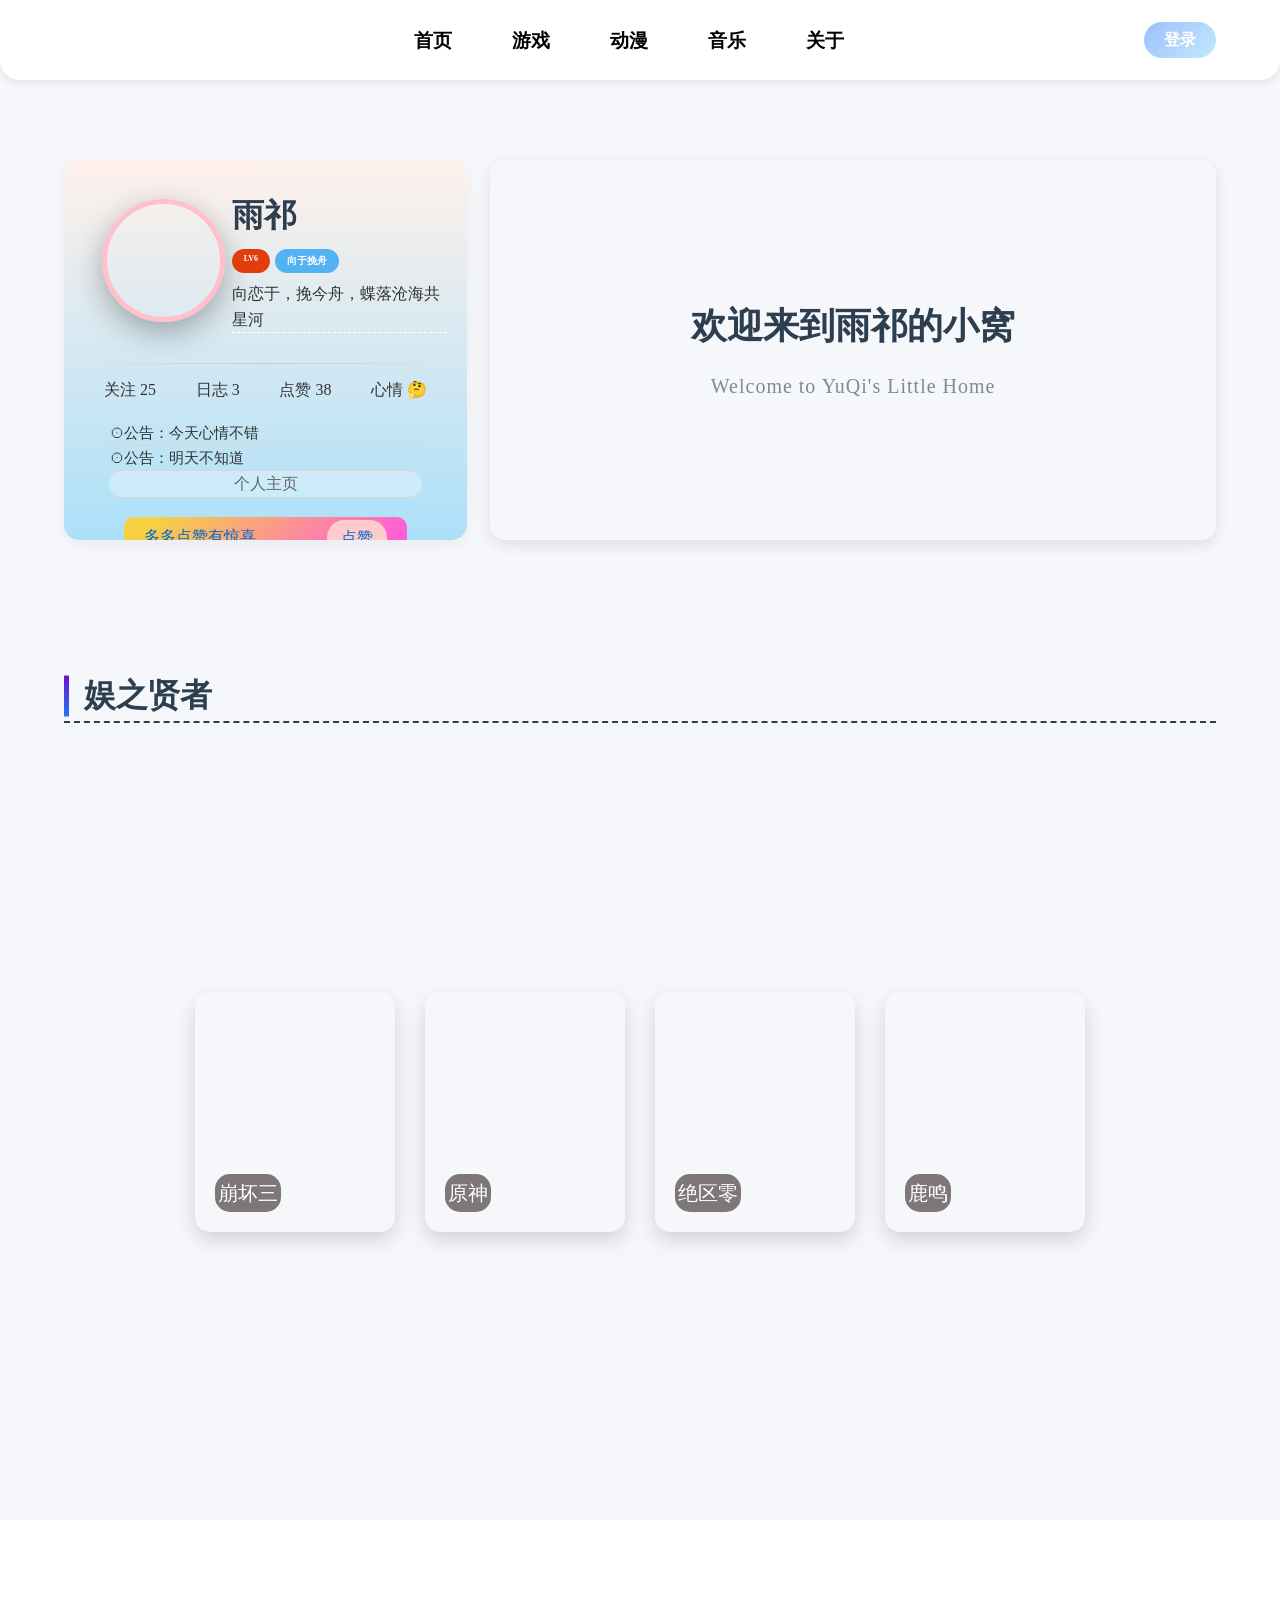
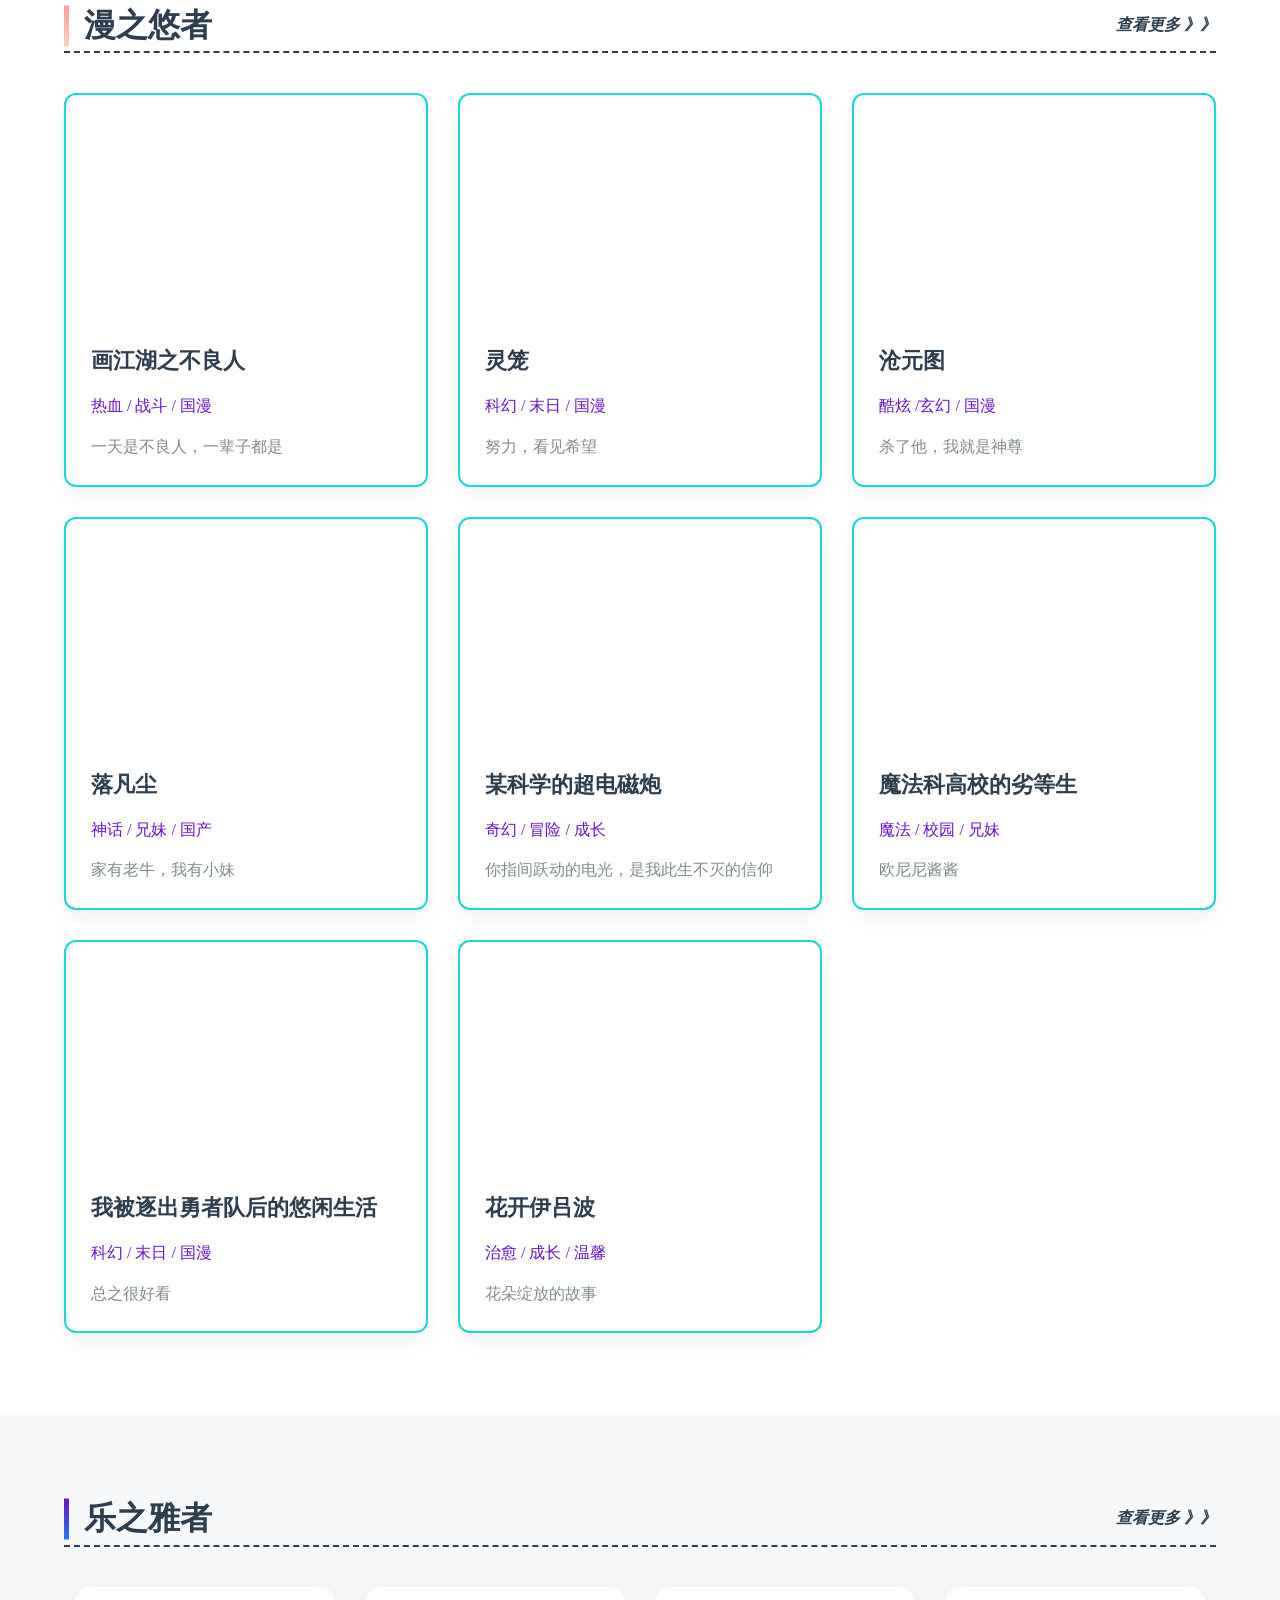
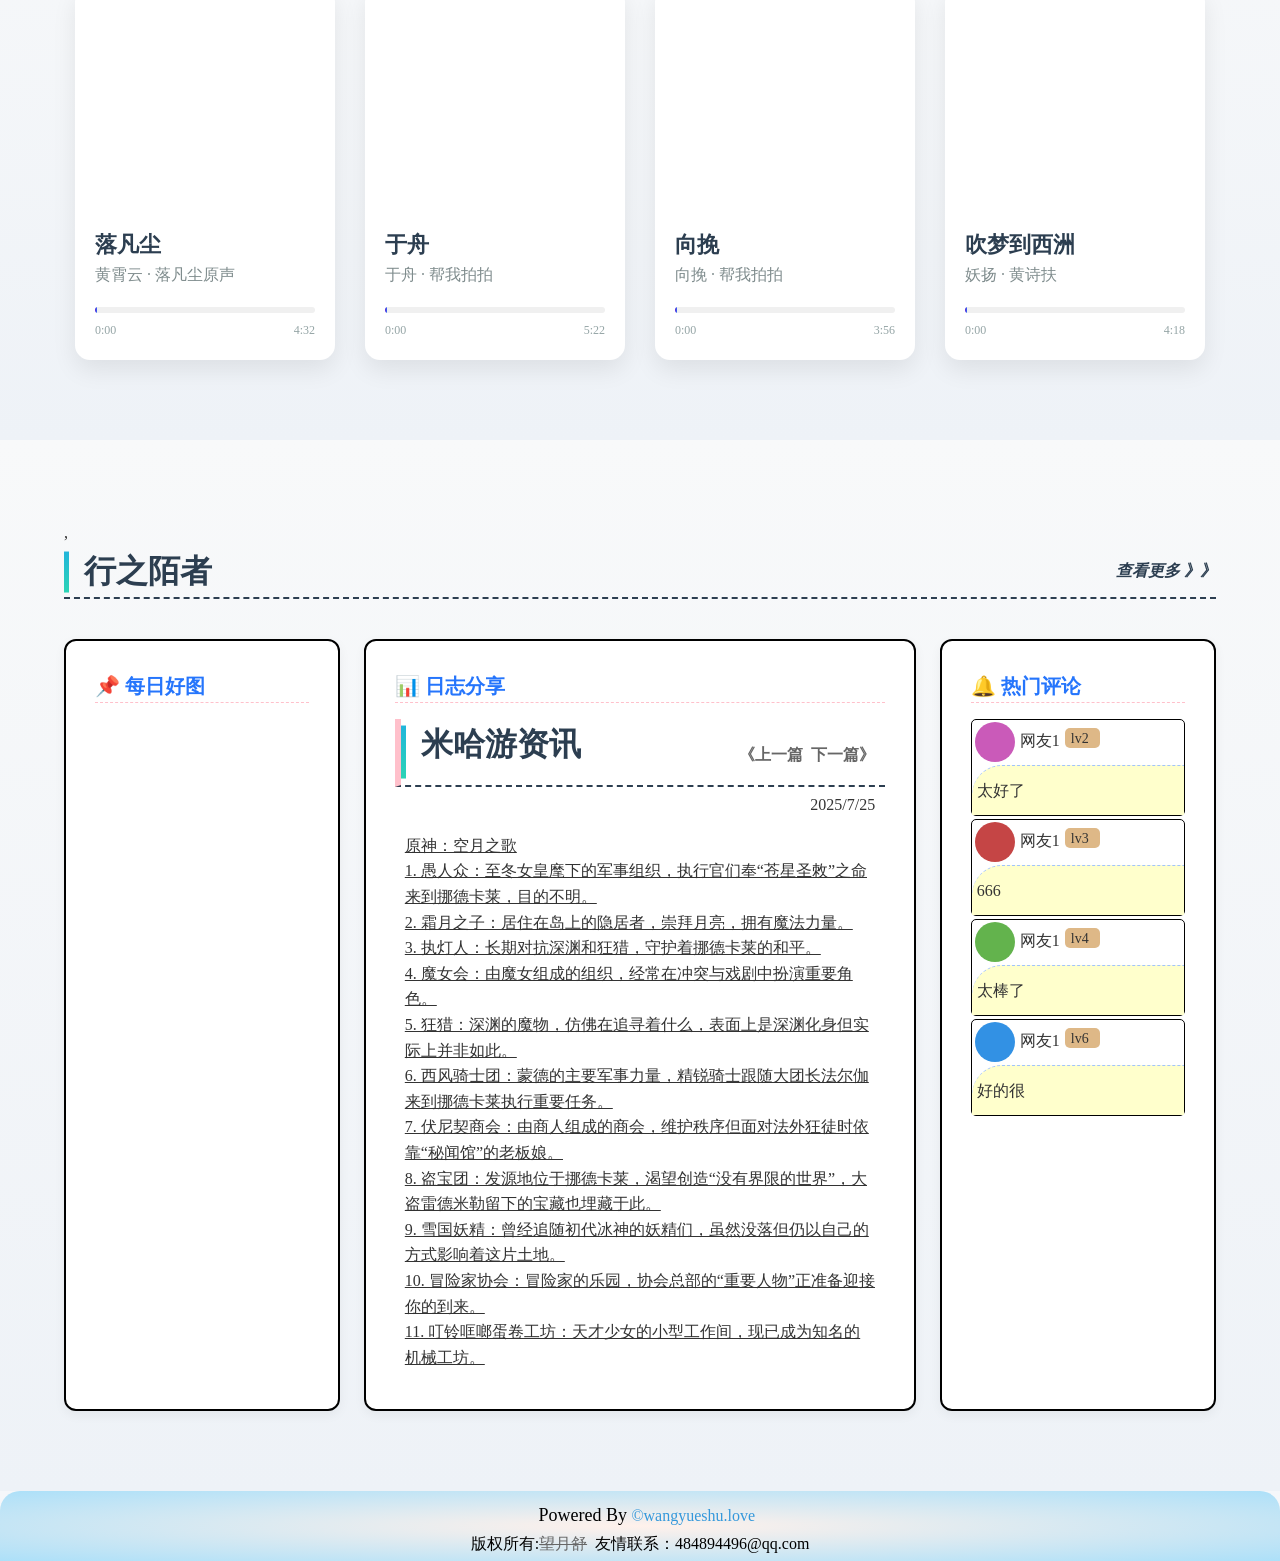
==== index.html @ 51eacebc "260308" ====
<!DOCTYPE html>
<html lang="zh-CN">

<head>
    <meta charset="UTF-8">
    <meta name="viewport" content="width=device-width, initial-scale=1.0">
    <title>雨祁的小窝</title>
    <link rel="stylesheet" href="./html/hao.css">
    <link rel="icon" type="image/x-icon" href="https://i.postimg.cc/RFZZ6Wpz/h-3.png">
</head>

<body>
    <!-- 导航栏 -->
    <nav class="nav">
        <div class="logo"></div>
        <div class="daohang">
            <a href="#shouye">
                <div class="box">首页</div>
            </a>
            <a href="#youxi">
                <div class="box">游戏</div>
            </a>
            <a href="#donman">
                <div class="box">动漫</div>
            </a>
            <a href="#yinyue">
                <div class="box">音乐</div>
            </a>
            <a href="#foot">
                <div class="box">关于</div>
            </a>
        </div>
        <div class="denlu"><a href="./html/login.html" style="color: white;">登录</a></div> <!-- 修复登录链接颜色 -->
    </nav>

    <!-- 主页内容 -->
    <section class="zhuye" id="shouye">
        <div class="geren">
            <div class="gtop">
                <div class="tx">
                    <div class="tx-1"></div>
                </div>
                <div class="user-info">
                    <h2>雨祁</h2>
                    <div class="level-info">
                        <span id="one">LV6</span>
                        <span id="two">向于挽舟</span>
                    </div>
                    <span id="san">向恋于，挽今舟，蝶落沧海共星河</span>
                </div>
            </div>
            <hr>
            <div class="gbot">
                <div class="xinxi">
                    <p id="p1">关注&nbsp;25</p>
                    <p id="p2">日志&nbsp;3</p>
                    <p id="p3">点赞&nbsp;38</p>
                    <p id="p4">心情&nbsp;🤔</p>
                </div>
                <hr>
                <div class="gongao">
                    <ul>
                        <li>⨀公告：今天心情不错</li>
                        <li>⨀公告：明天不知道</li>
                        <li id="li"><a href="https://yqamm.eu.cc">个人主页</a></li>
                    </ul>
                </div>
                <hr>
            </div>
            <div class="dianzan">
                <p>多多点赞有惊喜</p>
                <p id="p5">点赞</p>
            </div>
        </div>
        <div class="tp">
            <div class="tp-content">
                <h1>欢迎来到雨祁的小窝</h1>
                <p>Welcome to YuQi's Little Home</p>
            </div>
        </div>
    </section>

    <!-- 游戏板块 -->
    <section class="youxi" id="youxi">
        <div class="youxi-bg"></div>
        <h2>娱之贤者</h2>
        <div class="games-container">
            <!-- 崩坏三卡片（恢复类名） -->
            <div class="game-card bhs">
                <div class="game-inner">
                    <div class="game-front">
                        <span>崩坏三</span>
                    </div>
                    <div class="game-back">
                        <img src="https://i.postimg.cc/tg8TTK1g/1.jpg" alt="崩坏三"
                            style="width: 100%; border-radius: 10px;">
                        <h3>为世界上<br>所有美好而战</h3>
                        <p>琪亚娜是笨蛋</p>
                        <a href="./html/xx.html" target="_blank" style="color: #2575fc; margin-top: 10px;font-size: 0.5em; ">点击查看详情</a>
                        <!-- 修复链接样式 -->
                    </div>
                </div>
            </div>
            <!-- 原神卡片 -->
            <div class="game-card ys">
                <div class="game-inner">
                    <div class="game-front">
                        <span>原神</span>
                    </div>
                    <div class="game-back">
                        <img src="https://i.postimg.cc/xjRzs7rk/1.jpg" alt="原神"
                            style="width: 100%; border-radius: 10px;">
                        <h3>我们终将重逢</h3>
                        <p>欧尼酱什么的都是笨蛋</p>
                        <a href="./html/ysq.html" style="color: #2575fc; margin-top: 10px;font-size: 0.5em;">点击查看详情</a>
                    </div>
                </div>
            </div>
            <!-- 绝区零卡片 -->
            <div class="game-card jql">
                <div class="game-inner">
                    <div class="game-front">
                        <span>绝区零</span>
                    </div>
                    <div class="game-back">
                        <img src="https://i.postimg.cc/YSHDH9R2/1.jpg" alt=绝区零"
                            style="width: 100%; border-radius: 10px;">
                        <h3>世界全剧终<br>欢迎来到新艾利都</h3>
                        <p>哲是人机也是笨蛋</p>
                        <a href="./html/xx.html" target="_blank" style="color: #2575fc; margin-top: 10px;font-size: 0.5em; ">点击查看详情</a>
                    </div>
                </div>
            </div>
            <!-- 鹿鸣卡片 -->
            <div class="game-card lm">
                <div class="game-inner">
                    <div class="game-front">
                        <span>鹿鸣</span>
                    </div>
                    <div class="game-back">
                        <img src="https://i.postimg.cc/kgN5G2S7/1.png" alt="鹿鸣"
                            style="width: 100%; border-radius: 10px;">
                        <h3>遇见桌面遇见你</h3>
                        <p>鹿鸣最可爱了</p>
                       <a href="./html/xx.html" target="_blank" style="color: #2575fc; margin-top: 10px;font-size: 0.5em; ">点击查看详情</a>
                </div>
            </div>
            <!-- Minecraft卡片 -->
            <!-- <div class="game-card mc">
                <div class="game-inner">
                    <div class="game-front">
                        <span>Minecraft</span>
                    </div>
                    <div class="game-back">
                        <img src="https://i.postimg.cc/wTgQM3hT/Minecraft2.jpg" alt="崩坏三"
                            style="width: 100%; border-radius: 10px;">
                        <h3>MC不悔</h3>
                        <p>都是方块人</p>
                       <a href="./xx.html" target="_blank" style="color: #2575fc; margin-top: 10px;font-size: 0.5em; ">点击查看详情</a>
                    </div>
                </div>
            </div> -->
        </div>
    </section>

    <!-- 动漫板块 -->
    <section class="donman" id="donman">
        <h2>漫之悠者 <p id="gd"><I>查看更多 》》</I></p>
        </h2>
        <div class="dm-grid">
            <!-- 1 -->
            <div class="dm">
                <div class="d-left" style="background-image:url('https://i.postimg.cc/43p6Vzyb/dm.jpg')"></div>
                <div class="d-right">
                    <span>
                        <a href="http://baike.baidu.com/l/NwMvjNF6?bk_share=copy&fr=copy#" target="_blank">
                            画江湖之不良人
                        </a>
                    </span>
                    <p>热血 / 战斗 / 国漫</p>
                    <p>一天是不良人，一辈子都是</p>
                </div>
            </div>
            <!-- 2 -->
            <div class="dm">
                <div class="d-left" style="background-image: url('https://i.postimg.cc/7hkBXpLh/image.jpg');"></div>
                <div class="d-right">
                    <span><a href="http://baike.baidu.com/l/IUdptuf8?bk_share=copy&fr=copy#" target="_blank">
                            灵笼</a></span>
                    <p>科幻 / 末日 / 国漫</p>
                    <p>努力，看见希望</p>
                </div>
            </div>
            <!-- 3 -->
            <div class="dm">
                <div class="d-left" style="background-image:url('https://i.postimg.cc/ZnzK3d93/image.jpg')"></div>
                <div class="d-right">
                    <span>
                        <a href="http://baike.baidu.com/l/H8j0i51G?bk_share=copy&fr=copy#" target="_blank">
                            沧元图</a></span>
                    <p>酷炫 /玄幻 / 国漫</p>
                    <p>杀了他，我就是神尊</p>
                </div>
            </div>
            <!-- 4 -->
            <div class="dm">
                <div class="d-left" style="background-image: url('https://i.postimg.cc/rFcGmwLb/image.jpg')"></div>
                <div class="d-right">
                    <span>
                        <a href="http://baike.baidu.com/l/BnPM8vRi?bk_share=copy&fr=copy#" target="_blank">
                            落凡尘
                        </a>
                    </span>
                    <p>神话 / 兄妹 / 国产</p>
                    <p>家有老牛，我有小妹</p>
                </div>
            </div>
            <!-- 5 -->
            <div class="dm">
                <div class="d-left" style="background-image: url('https://i.postimg.cc/J4snK7pd/image.jpg');"></div>
                <div class="d-right">
                    <span>
                        <a href="http://baike.baidu.com/l/g8sbwlbK?bk_share=copy&fr=copy#" target="_blank">
                            某科学的超电磁炮 </a>
                    </span>
                    <p>奇幻 / 冒险 / 成长</p>
                    <p>你指间跃动的电光，是我此生不灭的信仰</p>
                </div>
            </div>
            <!-- 6 -->
            <div class="dm">
                <div class="d-left" style="background-image: url('https://i.postimg.cc/KYGhqJZv/image.jpg');"></div>
                <div class="d-right">
                    <span>
                        <a href="http://baike.baidu.
                        com/l/dRvJ5IYW?bk_share=copy&fr=copy#" target="_blank">
                            魔法科高校的劣等生
                        </a>
                    </span>
                    <p>魔法 / 校园 / 兄妹</p>
                    <p>欧尼尼酱酱</p>
                </div>
            </div>
            <!-- 7 -->
            <div class="dm">
                <div class="d-left" style="background-image: url('https://i.postimg.cc/hPvrrxWW/image.jpg');"></div>
                <div class="d-right">
                    <span>
                        <a href="http://baike.baidu.com/l/K0KQPCvV?bk_share=copy&fr=copy#" target="_blank">
                            我被逐出勇者队后的悠闲生活</a>
                    </span>
                    <p>科幻 / 末日 / 国漫</p>
                    <p>总之很好看</p>
                </div>
            </div>
            <!-- 8 -->
            <div class="dm">
                <div class="d-left" style="background-image:url(https://i.postimg.cc/yY3RxTCd/image.jpg)"></div>
                <div class="d-right">
                    <span>
                        <a href="https://baike.baidu.com/item/%E8%8A%
                        B1%E5%BC%80%E4%BC%8A%E5%90%95%E6%B3%A2/49174" target="_blank">花开伊吕波</a>
                    </span>
                    <p>治愈 / 成长 / 温馨</p>
                    <p>花朵绽放的故事</p>
                </div>
            </div>
        </div>
    </section>

    <!-- 音乐板块 -->
    <section class="yinyue" id="yinyue">
        <h2>乐之雅者 <p id="gd"><I>查看更多 》》</I></p>
        </h2>
        <div class="music-container">
            <!-- 1 -->
            <div class="music-card">
                <div class="music-img" style="background-image: url('https://i.postimg.cc/TPTK6KM2/image.jpg')">
                    <!-- <div class="play-icon">
                        <i class="fas fa-play"></i>
                    </div> -->
                </div>
                <div class="music-info">
                    <h3>
                        <a href="https://www.fangpi.net/music/11731684" target="_blank">落凡尘
                        </a>
                    </h3>
                    <p>黄霄云 · 落凡尘原声</p>
                    <div class="music-player">
                        <div class="music-progress">
                            <audio src="落凡尘-黄霄雲.mp3"></audio>
                        </div>
                    </div>
                    <div class="music-time">
                        <span>0:00</span>
                        <span>4:32</span>
                    </div>
                </div>
            </div>
            <!-- 2 -->
            <div class="music-card">
                <div class="music-img" style="background-image: url('https://i.postimg.cc/CRwwDrpB/2.jpg')">

                </div>
                <div class="music-info">
                    <h3>
                        <a href="https://www.fangpi.net/music/16540388" target="_blank">于舟
                        </a>
                    </h3>
                    <p>于舟 · 帮我拍拍</p>
                    <div class="music-player">
                        <div class="music-progress"></div>
                    </div>
                    <div class="music-time">
                        <span>0:00</span>
                        <span>5:22</span>
                    </div>
                </div>
            </div>
            <!-- 3 -->
            <div class="music-card">
                <div class="music-img" style="background-image: url('https://i.postimg.cc/ZWj4LPJf/4.jpg')">

                </div>
                <div class="music-info">
                    <h3>
                        <a href="https://www.fangpi.net/music/14131644" target="_blank">向挽
                        </a>
                    </h3>
                    <p>向挽 · 帮我拍拍</p>
                    <div class="music-player">
                        <div class="music-progress"></div>
                    </div>
                    <div class="music-time">
                        <span>0:00</span>
                        <span>3:56</span>
                    </div>
                </div>
            </div>
            <!-- 4 -->
            <div class="music-card">
                <div class="music-img" style="background-image: url('https://i.postimg.cc/6pDbM4S3/1.jpg')">

                </div>
                <div class="music-info">
                    <h3>
                        <a href="https://www.fangpi.net/music/11590907" target="_blank">吹梦到西洲
                        </a>
                    </h3>
                    <p>妖扬 · 黄诗扶</p>
                    <div class="music-player">
                        <div class="music-progress"></div>
                    </div>
                    <div class="music-time">
                        <span>0:00</span>
                        <span>4:18</span>
                    </div>
                </div>
            </div>
        </div>
    </section>
    <!-- 日志记录 -->
    <section class="rizhi" id="rizhi">,
        <h2>行之陌者 <p id="gd"><I>查看更多 》》</I></p>
        </h2>
        <div class="rizhi-cont">
            <!-- 左侧列 -->
            <div class="rz" id="rz-1">
                <h3>📌 每日好图</h3>
                <div class="rz-left-tu">
                    <img src="https://i.postimg.cc/k41G0ZzM/xh.png" alt="">
                </div>
            </div>

            <!-- 中间列（主内容） -->
            <div class="rz" id="rz-2">
                <h3>📊 日志分享</h3>
                <div class="content">
                    <h2>米哈游资讯 &nbsp;&nbsp;
                        <p id="p6">
                            <a href="#">《上一篇</a>
                            <a href="#">下一篇》</a>
                        </p>
                    </h2>
                    <p>2025/7/25</p>
                    <!-- <div class="wen">
                        <p id="rzp"> <ins>米哈游成立于2011年，致力于为用户提供美好的、超出预期的产品与内容。米哈游陆续推出了多款高品质人气产品，包括《崩坏学园2》、
                                《崩坏3》、《未定事件簿》、《原神》、《崩坏：星穹铁道》、《绝区零》，并围绕原创P打造了动画、音乐及周边等多元产品。
                                秉承着“技术宅拯救世界”的使命，米哈游始终致力于技术研发、深索前沿科技，在卡通渲染、人工智能、云游戏技术等领域积累了先进的
                                技术能力。
                                米哈游总部位于中国上海，并在新加坡、美国、加拿大、日本、韩国等国家和地区进行全球化布局。目前，公司员工5,000人，来自世界知
                                名游戏/互联网/科技公司。</p></ins>
                    </div> -->
                    <div class="wen">
                        <p id="rzp">
                            <ins>原神：空月之歌<br>
                                1.
                                ‌愚人众‌：至冬女皇麾下的军事组织，执行官们奉“苍星圣敇”之命来到挪德卡莱，目的不明‌。<br>
                                2.
                                ‌霜月之子‌：居住在岛上的隐居者，崇拜月亮，拥有魔法力量‌。<br>
                                3.
                                ‌执灯人‌：长期对抗深渊和狂猎，守护着挪德卡莱的和平‌。<br>
                                4.
                                ‌魔女会‌：由魔女组成的组织，经常在冲突与戏剧中扮演重要角色‌。<br>
                                5.
                                ‌狂猎‌：深渊的魔物，仿佛在追寻着什么，表面上是深渊化身但实际上并非如此‌。<br>
                                6.
                                ‌西风骑士团‌：蒙德的主要军事力量，精锐骑士跟随大团长法尔伽来到挪德卡莱执行重要任务‌。<br>
                                7.
                                ‌伏尼契商会‌：由商人组成的商会，维护秩序但面对法外狂徒时依靠“秘闻馆”的老板娘‌。<br>
                                8.
                                ‌盗宝团‌：发源地位于挪德卡莱，渴望创造“没有界限的世界”，大盗雷德米勒留下的宝藏也埋藏于此‌。<br>
                                9.
                                ‌雪国妖精‌：曾经追随初代冰神的妖精们，虽然没落但仍以自己的方式影响着这片土地‌。<br>
                                10.
                                ‌冒险家协会‌：冒险家的乐园，协会总部的“重要人物”正准备迎接你的到来‌。<br>
                                11.
                                ‌叮铃哐啷蛋卷工坊‌：天才少女的小型工作间，现已成为知名的机械工坊‌。<br>
                            </ins>
                        </p>
                    </div>
                </div>
            </div>

            <!-- 右侧列 -->
            <div class="rz" id="rz-3">
                <h3>🔔 热门评论</h3>
                <div class="rzcontent">
                    <!-- 评论1 -->
                    <div class="yonhu1" id="rz-4">
                        <div class="biank">
                            <div class="touxiang1">
                                <div class="yhtx1" id="yhtx1-1"></div>
                                <span>网友1</span>
                                <span id="yhtx">lv2</span>
                            </div>
                            <div class="pl1">太好了</div>
                        </div>
                    </div>
                    <!-- 评论2 -->
                    <div class="yonhu1" id="rz-5">
                        <div class="biank">
                            <div class="touxiang1">
                                <div class="yhtx1" id="yhtx1-2"></div>
                                <span>网友1</span>
                                <span id="yhtx">lv3</span>
                            </div>
                            <div class="pl1">666</div>
                        </div>
                    </div>
                    <!-- 评论3 -->
                    <div class="yonhu1" id="rz-6">
                        <div class="biank">
                            <div class="touxiang1">
                                <div class="yhtx1" id="yhtx1-3"></div>
                                <span>网友1</span>
                                <span id="yhtx">lv4</span>
                            </div>
                            <div class="pl1">太棒了</div>
                        </div>
                    </div>
                    <!-- 评论4 -->
                    <div class="yonhu1" id="rz-7">
                        <div class="biank">
                            <div class="touxiang1">
                                <div class="yhtx1" id="yhtx1-4"></div>
                                <span>网友1</span>
                                <span id="yhtx">lv6</span>
                            </div>
                            <div class="pl1">好的很</div>
                        </div>
                    </div>
                </div>
            </div>

        </div>
    </section>


    <!-- 页脚 -->
    <footer class="foot" id="foot">
        <span>&nbsp;&nbsp;&nbsp;Powered By <a href="https://github.com/qitinyu?tab=stars"
                target="_blank">©wangyueshu.love</a></span>
        <p>版权所有:<a href="mima.html" target="_blank"><del>望月舒</a>
        &nbsp;友情联系：484894496@qq.com</p>
    </footer>

    <script>
        // 导航栏滚动效果
        window.addEventListener('scroll', function () {
            const nav = document.querySelector('.nav');
            if (window.scrollY > 50) {
                nav.style.background = 'rgba(255, 255, 255, 0.95)';
                nav.style.boxShadow = '0 4px 15px rgba(0, 0, 0, 0.12)';
            } else {
                nav.style.background = 'rgba(255, 255, 255, 0.98)';
                nav.style.boxShadow = '0 2px 10px rgba(0, 0, 0, 0.1)';
            }
        });

        // 卡片背景切换逻辑
        const gameCards = document.querySelectorAll('.game-card');
        const youxiBg = document.querySelector('.youxi-bg');
        const backgrounds = [
            'url("https://i.postimg.cc/tg8TTK1g/1.jpg")', // 崩坏三
            'url("https://i.postimg.cc/xjRzs7rk/1.jpg")', // 原神
            'url("https://i.postimg.cc/YSHDH9R2/1.jpg")', // 绝区零
            'url("https://i.postimg.cc/kgN5G2S7/1.png")', // 鹿鸣
            'url("https://i.postimg.cc/wTgQM3hT/Minecraft2.jpg")' // Minecraft
        ];

        gameCards.forEach((card, index) => {
            card.addEventListener('mouseenter', () => {
                youxiBg.style.background = backgrounds[index];
                youxiBg.style.backgroundSize = 'cover';
                youxiBg.style.backgroundPosition = 'center';
                youxiBg.style.opacity = '';
            });

            card.addEventListener('mouseleave', () => {
                youxiBg.style.opacity = '0.1';
            });

            card.addEventListener('click', () => {
                const gameName = card.querySelector('.game-front span').textContent;
                alert(`即将跳转到《${gameName}》游戏页面`);
                // 实际跳转可替换为：window.location.href = `${gameName}.html`;
            });
        });

        // 音乐卡片播放/暂停切换逻辑
        const musicCards = document.querySelectorAll('.music-card');
        musicCards.forEach(card => {
            const playIcon = card.querySelector('.play-icon');
            playIcon.addEventListener('click', (e) => {
                e.stopPropagation(); // 阻止事件冒泡到卡片
                if (playIcon.innerHTML.includes('fa-play')) {
                    playIcon.innerHTML = '<i class="fas fa-pause"></i>';
                    // 此处可添加播放音乐的逻辑（如Audio对象）
                } else {
                    playIcon.innerHTML = '<i class="fas fa-play"></i>';
                    // 此处可添加暂停音乐的逻辑
                }
            });
        });
    </script>
</body>

</html>
---- html/hao.css ----
* {
    margin: 0;
    padding: 0;
    box-sizing: border-box;
    font-family: "SimSun", "宋体", serif;
}

a {
    text-decoration: none;
    color: #000;
}

body {
    background-color: #f5f7fa;
    color: #333;
    line-height: 1.6;
    overflow-x: hidden;
}

@font-face {
    font-family: frontnew;
    src: url();
}

/* 导航栏样式 */
.nav {
    display: flex;
    justify-content: space-between;
    align-items: center;
    padding: 15px 5%;
    background-color: rgba(255, 255, 255, 0.98);
    box-shadow: 0 2px 10px rgba(0, 0, 0, 0.1);
    position: fixed;
    top: 0;
    left: 0;
    width: 100%;
    z-index: 1000;
    transition: all 0.3s ease;
    border-bottom-left-radius: 20px;
    border-bottom-right-radius: 20px;
}

.logo {
    width: 50px;
    height: 50px;
    background-image: url("https://i.postimg.cc/RFZZ6Wpz/h-3.png");
    background-size: cover;
    border-radius: 50%;
    display: flex;
    justify-content: center;
    align-items: center;
    color: white;
    font-weight: bold;
}

.daohang {
    display: flex;
    gap: 30px;
}

.box {
    padding: 8px 15px;
    border-radius: 20px;
    transition: all 0.3s ease;
    cursor: pointer;
    font-size: 1.2em;
    font-weight: bold;
    color: #000;
}

.box:hover {
    background-color: #f0f5ff;
    color: #2575fc;
    transform: translateY(-2px);
    box-shadow: 0 4px 8px rgba(37, 117, 252, 0.3);
}

.denlu {
    padding: 2px 20px 4px;
    background: linear-gradient(135deg, #a1c4fd 10%, #c2e9fb 100%);
    border-radius: 20px;
    cursor: pointer;
    transition: all 0.3s ease;
    font-size: 1.2em;
    font-weight: bold;
}

.denlu:hover {
    transform: translateY(-2px);
    box-shadow: 0 4px 8px rgba(37, 117, 252, 0.3);
    color: #000;
}

/* 主页样式 */
.zhuye {
    height: 60vh;
    margin-top: 80px;
    padding: 0 5%;
    display: flex;
    align-items: center;
    justify-content: space-between;
}

.geren {
    width: 35%;
    background-image: linear-gradient(#fff1eb 0%, #ace0f9 100%);
    border-radius: 15px;
    box-shadow: 0 5px 15px rgba(0, 0, 0, 0.05);
    overflow: hidden;
    height: 380px;
}

.gtop {
    position: relative;
    padding: 30px 20px;
    display: flex;
    gap: 20px;
    align-items: center;
}
.tx {
    width: 120px;
    height: 120px;
    border-radius: 50%;
    display: flex;
    justify-content: center;
    align-items: center;
    font-size: 48px;
    color: white;
    position: relative;
    background-image: url("https://i.postimg.cc/J7FF3BP5/8.jpg");
    background-size: cover;
    margin-left: 20px;
}
.tx :hover{
    cursor: pointer;
    background-size: cover;
    background-image: url('https://i.postimg.cc/1t4BGFW3/ht.gif');
}

.tx-1 {
    position: absolute;
    top: -3px;
    left: -2px;
    width: 123px;
    height: 123px;
    border-radius: 50%;
    object-fit: cover;
    border: 5px solid pink;
    box-shadow: 0 10px 30px rgba(0, 0, 0, 0.3);
}

.user-info {
    position: relative;
    display: flex;
    flex-direction: column;
    gap: 8px;
}

.user-info h2 {
    font-size: 32px;
    color: #2c3e50;
    font-weight: bolder;
}

.level-info {
    display: flex;
    gap: 5px;
}

#one {
    display: inline-block;
    padding: 4px 12px;
    border-radius: 15px;
    font-size: 0.5em;
    font-weight: bold;
    background: #e23e0d;
    width: fit-content;
    color: #fff;
}

#two {
    display: inline-block;
    padding: 4px 12px;
    border-radius: 15px;
    font-size: 10px;
    font-weight: bold;
    background: #53B2F4;
    width: fit-content;
    color: #fff;
}

#san {
    border-bottom: 1px dashed #fff;
}

hr {
    border: 0;
    height: 1px;
    background: linear-gradient(to right, rgba(0, 0, 0, 0), rgba(0, 0, 0, 0.1), rgba(0, 0, 0, 0));
    margin: 0 10px;
}

.gbot {
    padding: 5px 20px;
    display: flex;
    flex-direction: column;
    gap: 3px;
    align-items: flex-start;
}

.xinxi {
    display: flex;
    width: 100%;
    height: 40px;
    flex-direction: row;
}

#p1,
#p2,
#p3,
#p4 {
    display: inline-block;
    margin: auto;
}

.gongao {
    display: flex;
    flex-direction: column;
    padding: 5px 25px;
    border-radius: 10px;
    transition: all 0.3s ease;
    font-size: 15px;
    font-family: "宋体";
    width: 100%;
    gap: 2px;
}

li {
    list-style-type: none;
    border-bottom: 1px solid #ddd4d4;
}

#li {
    text-align: center;
    background-color: #ffffff49;
    border-radius: 15px;
    cursor: pointer;
}

#li:hover {
    transition: transform 0.3s; /* 添加过渡效果 */
    transform: translateY(4px); /* 水平下移2px */
    font-weight: bold;
    background-color: #FBF0EC;
}


.dianzan {
    display: flex;
    width: 70%;
    height: 40px;
    background-image: linear-gradient(135deg, #F6D242 10%, #FF52E5 100%);
    border-radius: 10px;
    margin: 5px auto 0;
    justify-content: space-between;
    padding: 0 20px;
    color: #0066cc;
    font-family: "幼圆";
}

.dianzan>p {
    line-height: 40px;
}

#p5 {
    padding-left: 2px;
    width: 60px;
    height: 35px;
    background-color: #ffcccc;
    border-radius: 20px;
    text-align: center;
    line-height: 35px;
    cursor: pointer;
    margin-top: 3px;
    padding-right: 2px;
}

#p5:hover {
    transform: scale(1.1);
    font-weight: bold;
    border: 1px solid #fff;
}

.tp {
    width: 63%;
    height: 380px;
    background-image: url("https://i.postimg.cc/mrtpw7n5/1.jpg");
    background-size: cover;
    border-radius: 15px;
    display: flex;
    flex-direction: column;
    justify-content: center;
    align-items: center;
    color: white;
    position: relative;
    overflow: hidden;
    box-shadow: 0 5px 15px rgba(0, 0, 0, 0.1);
}

.tp-content {
    padding: 40px 35px;
    border-radius: 10px;
    text-align: center;
    max-width: 90%;
    z-index: 1;
}

.tp h1 {
    font-size: 36px;
    color: #2c3e50;
    margin-bottom: 15px;
    font-weight: bold;
}

.tp p {
    font-size: 20px;
    color: #7f8c8d;
    letter-spacing: 1px;
}

/* 游戏板块样式 */
.youxi {
    min-height: 100vh;
    padding: 50px 5%;
    position: relative;
    overflow: hidden;
    width: 100%;
    display: flex;
    flex-direction: column;
}

.youxi h2 {
    font-size: 32px;
    margin-bottom: 30px;
    color: #2c3e50;
    position: relative;
    padding-left: 20px;
    flex-shrink: 0;
    border-bottom: 2px dashed;
}

.youxi h2::before {
    content: "";
    position: absolute;
    left: 0;
    top: 50%;
    transform: translateY(-50%);
    width: 5px;
    height: 80%;
    background: linear-gradient(to bottom, #6a11cb, #2575fc);
}

.games-container {
    display: flex;
    justify-content: center;
    align-items: center;
    gap: 30px;
    flex-wrap: wrap;
    position: relative;
    z-index: 2;
    flex-grow: 1;
}

.game-card {
    width: 200px;
    height: 240px;
    perspective: 1000px;
    cursor: pointer;
    position: relative;
}

.game-inner {
    position: relative;
    width: 100%;
    height: 100%;
    transition: transform 0.8s;
    transform-style: preserve-3d;
}

.game-card:hover .game-inner {
    transform: rotateY(180deg);
}

.game-front,
.game-back {
    position: absolute;
    width: 100%;
    height: 100%;
    backface-visibility: hidden;
    border-radius: 15px;
    display: flex;
    justify-content: flex-start;
    align-items: flex-end;
    box-shadow: 0 8px 20px rgba(0, 0, 0, 0.15);
    padding: 20px;
    transition: all 0.3s ease;
}

.game-front {
    background-position: center;
    color: white;
    background-size: cover;
}

.game-front>span {
    background-color: #7d7777;
    border-radius: 15px;
    font-size: 20px;
    padding: 3px;
}

.game-back {
    background: #fff;
    color: #333;
    transform: rotateY(180deg);
    text-align: center;
    display: flex;
    flex-direction: column;
    justify-content: center;
    align-items: center;
}

.game-back h3 {
    font-size: 1.2em;
    margin-top: 3px;
}

.game-back p,
a {
    font-family: "楷体";
    margin-top: 3px;
    font-size: 16px;
    color: #666;
}

/* 游戏卡片背景 */
.bhs .game-front {
    background: url('https://i.postimg.cc/XqVnGQxm/4.jpg');
    background-size: cover;
    /* 确保背景图片覆盖 */
}

.ys .game-front {
    background: url('https://i.postimg.cc/NFSYJBQq/2.png');
    background-size: cover;
}

.jql .game-front {
    background: url('https://i.postimg.cc/C5HXD0ds/2.jpg');
    background-size: cover;
}

.lm .game-front {
    background: url('https://i.postimg.cc/3NHzdNrw/2.jpg');
    background-size: cover;
}

.mc .game-front {
    background: url('https://i.postimg.cc/gkVttfKr/Minecraft.avif');
    background-size: cover;
}

.youxi-bg {
    position: absolute;
    top: 0;
    left: 0;
    width: 100%;
    height: 100%;
    background-size: cover;
    background-position: center;
    z-index: 1;
    transition: opacity 0.5s ease;
}

/* 动漫板块样式 */
.donman {
    padding: 80px 5%;
    background: white;
}

.donman h2 {
    display: flex;
    font-size: 32px;
    margin-bottom: 40px;
    color: #2c3e50;
    position: relative;
    padding-left: 20px;
    border-bottom: 2px dashed;
    justify-content: space-between;
}

.donman h2::before {
    content: "";
    position: absolute;
    left: 0;
    top: 50%;
    transform: translateY(-50%);
    width: 5px;
    height: 80%;
    background: linear-gradient(to bottom, #ff9a9e, #fad0c4);
}

#gd{
    font-size:0.5em ;
    padding-top: 12px;
}
#gd:hover{
    transform: translateX( 3px);
    background-color: #FFCCCC;
    border-radius: 50px;
    cursor: pointer;
}
.dm-grid {
    display: grid;
    grid-template-columns: repeat(auto-fill, minmax(300px, 1fr));
    gap: 30px;
}

.dm {
    background: white;
    border-radius: 12px;
    overflow: hidden;
    box-shadow: 0 10px 25px rgba(0, 0, 0, 0.05);
    transition: transform 0.3s ease, box-shadow 0.3s ease;
    border: 2px solid #17dad7;
}

.dm:hover {
    transform: translateY(-10px);
    box-shadow: 0 15px 35px rgba(0, 0, 0, 0.15);
}

.d-left {
    height: 220px;
    background-size: cover;
    background-position: center;
}

.d-right {
    padding: 25px;
}

.d-right a {
    font-size: 22px;
    font-weight: bold;
    font-family: "宋体";
    color: #2c3e50;
    display: block;
    margin-bottom: 15px;
    cursor: pointer;
}
.d-right a:hover{
    color: #4479d5;
}

.d-right p:first-of-type {
    color: #6a11cb;
    font-size: 16px;
    margin-bottom: 15px;
}

.d-right p:last-of-type {
    color: #7f8c8d;
    font-size: 16px;
    line-height: 1.6;
}

/* 音乐板块样式 */
.yinyue {
    padding: 80px 5%;
    background: linear-gradient(to bottom, #f8f9fa, #eef2f7);
}

.yinyue h2 {
    display: flex;
    justify-content: space-between;
    font-size: 32px;
    margin-bottom: 40px;
    color: #2c3e50;
    position: relative;
    padding-left: 20px;
    border-bottom: 2px dashed;
}

.yinyue h2::before {
    content: "";
    position: absolute;
    left: 0;
    top: 50%;
    transform: translateY(-50%);
    width: 5px;
    height: 80%;
    background: linear-gradient(to bottom, #6a11cb, #2575fc);
}

.music-container {
    display: flex;
    gap: 30px;
    flex-wrap: wrap;
    justify-content: center;
}

.music-card {
    width: 260px;
    background: white;
    border-radius: 15px;
    overflow: hidden;
    box-shadow: 0 10px 25px rgba(0, 0, 0, 0.08);
    transition: all 0.4s ease;
}

.music-card:hover {
    transform: translateY(-8px);
    box-shadow: 0 15px 35px rgba(0, 0, 0, 0.15);
}

.music-img {
    height: 220px;
    background-size: cover;
    background-position: center;
    position: relative;
}

.play-icon {
    position: absolute;
    top: 50%;
    left: 50%;
    transform: translate(-50%, -50%);
    width: 60px;
    height: 60px;
    background: rgba(255, 255, 255, 0.8);
    border-radius: 50%;
    display: flex;
    justify-content: center;
    align-items: center;
    opacity: 0;
    transition: all 0.3s ease;
    cursor: pointer;
}

.play-icon i {
    color: #6a11cb;
    font-size: 24px;
}

.music-card:hover .play-icon {
    opacity: 1;
}

.music-info {
    padding: 20px;
}

.music-info a {
    font-size: 22px;
    margin-bottom: 12px;
    color: #2c3e50;
}
.music-info a:hover{
    color: #78cedf;
}
.music-info p {
    color: #7f8c8d;
    font-size: 16px;
    margin-bottom: 20px;
}

.music-player {
    width: 100%;
    height: 6px;
    background: #f0f0f0;
    border-radius: 3px;
    position: relative;
    overflow: hidden;
}

.music-progress {
    width: 1%;
    height: 100%;
    background: linear-gradient(to right, #6a11cb, #2575fc);
}

.music-time {
    display: flex;
    justify-content: space-between;
    font-size: 12px;
    color: #95a5a6;
    margin-top: 8px;
}

/* 日志版块 */
.rizhi {
    padding: 80px 5%;
    background: linear-gradient(to bottom, #f8f9fa, #eef2f7);
}

.rizhi h2 {
    display: flex;
    justify-content: space-between;
    font-size: 32px;
    margin-bottom: 40px;
    color: #2c3e50;
    position: relative;
    padding-left: 20px;
    border-bottom: 2px dashed;
}

.rizhi h2::before {
    content: "";
    position: absolute;
    left: 0;
    top: 50%;
    transform: translateY(-50%);
    width: 5px;
    height: 80%;
    background: linear-gradient(to bottom, #21b5db, #2bd4b5);
}

.rizhi-cont {
    display: grid;
    grid-template-columns: 1fr 2fr 1fr;
    gap: 1.5rem;
    width: 100%;
    max-width: 1200px;
    margin: 0 auto;
}
.rz {
    background: white;
    border-radius: 12px;
    box-shadow: 0 4px 12px rgba(0, 0, 0, 0.05);
    padding: 1.8rem;
    transition: transform 0.3s, box-shadow 0.3s;
    border: 2px solid #000;
}
.rz h3 {
    font-size: 1.25rem;
    color: #2575fc;
    margin-bottom: 1rem;
    display: flex;
    align-items: center;
    gap: 0.5rem;
    border-bottom: 1px dashed pink;
}
#rz-1 {
    color: #666;
    font-size: 0.95rem;
    line-height: 1.6;

}

#rz-1 img {
    background-size: cover;
}
.rz:hover {
    transform: translateY(-5px);
    box-shadow: 0 8px 20px rgba(0, 0, 0, 0.08);
}

#rz-2 h2 {
    border-left: 6px solid pink;
    margin: 0;
}

#rz-2 p {
    margin: 5px 10px 10px;
    float: right;
}

.zuo,
.you {
    width: 100%;
    justify-content: space-between;
    position: absolute;
    bottom: 0;
}
.biank{
 border: 1px solid #000;
 border-radius: 5px;
}
.yonhu1 {
    width: 100%;
    height: 40px;
    display: flex;
    flex-direction: column;
}

.yonhu1>span {
    display: block;
    margin-left: 2px;
    line-height: 40px;
}

.touxiang1 {
    display: flex;
    width: 200px;
    height: 40px;
}

.yhtx1 {
    width: 40px;
    height: 40px;
    margin-left: 3px;
}
#yhtx1-1{
     background-color: #ca5ab9;
    border-radius: 50%;
    margin-top: 2px;
}
#yhtx1-2{
     background-color: #c54545;
    border-radius: 50%;
    margin-top: 2px;
}
#yhtx1-3{
     background-color: #63b34d;
    border-radius: 50%;
    margin-top: 2px;
}
#yhtx1-4{
     background-color: #3291e4;
    border-radius: 50%;
    margin-top: 2px;
}
.touxiang1>span {
    margin: 8px 0 0 5px;
}

#yhtx {
    width: 35px;
    height: 20px;
    background-color: burlywood;
    border-radius: 5px;
    padding: 0 6px;
    font-size: 14px;
}

.pl1 {
    border-top: 1px dashed #a1c4fd;
    width: 100%;
    height: 50px;
    margin-top: 5px;
    line-height: 50px;
    padding-left:5px;
    background-color: #FFFFCC;
    border-top-left-radius:30PX ;
}
.rzcontent > #rz-5{
    position:relative;
    top:60px
}
.rzcontent > #rz-6{
    position:relative;
    top:100px
}
.rzcontent > #rz-6{
    position:relative;
    top:120px
}
.rzcontent > #rz-7{
    position:relative;
    top:180px
}
/* 响应式适配（屏幕宽度 < 768px 时） */
@media (max-width: 768px) {
    .grid-container {
        grid-template-columns: 1fr;
        /* 单列堆叠 */
    }

    .section-title {
        font-size: 1.5rem;
    }
}

/* 页脚样式 */
.foot {
    height: 70px;
    background-image:radial-gradient(#fff1eb 0%,#ace0f9 100%);
    color: #000;
    padding: 10px 5%;
    text-align: center;
    border-top-left-radius: 20px;
    border-top-right-radius: 20px;
}

.foot span {
    display: block;
    font-size: 18px;
}

.foot span a {
    color: #3498db;
    text-decoration: none;
    transition: color 0.3s ease;
}

.foot span a:hover {
    color: #1abc9c;
    text-decoration: underline;
}

.foot p {
    font-size: 16px;
    color: #000;
    line-height: 1.8;
}

/* 响应式设计 */
@media (max-width: 1200px) {
    .games-container {
        gap: 20px;
    }

    .game-card {
        width: 180px;
        height: 220px;
    }
}

@media (max-width: 992px) {
    .zhuye {
        flex-direction: column;
        height: auto;
        gap: 30px;
        margin-top: 100px;
    }

    .geren,
    .tp {
        width: 100%;
        height: auto;
    }

    .geren {
        height: 450px;
        /* 调整高度避免内容溢出 */
    }

    .games-container {
        gap: 15px;
    }

    .game-card {
        width: 160px;
        height: 200px;
    }
}

@media (max-width: 768px) {
    .daohang {
        gap: 10px;
    }

    .box {
        padding: 6px 12px;
        font-size: 14px;
    }

    .gtop {
        flex-direction: column;
        text-align: center;
        padding: 20px;
    }

    .tx {
        margin: 0 auto;
    }

    .user-info {
        align-items: center;
    }

    .gbot {
        align-items: center;
    }

    .game-card {
        width: 140px;
        height: 180px;
    }

    .tp-content {
        padding: 30px 20px;
    }

    .tp h1 {
        font-size: 28px;
    }

    .tp p {
        font-size: 16px;
    }

    .dm-grid {
        grid-template-columns: repeat(auto-fill, minmax(250px, 1fr));
    }
}

@media (max-width: 576px) {
    .nav {
        padding: 12px 3%;
    }

    .daohang {
        display: none;
    }

    .denlu {
        padding: 8px 18px;
        font-size: 14px;
    }

    .game-card {
        width: 130px;
        height: 160px;
    }

    .music-card {
        width: 100%;
    }
}
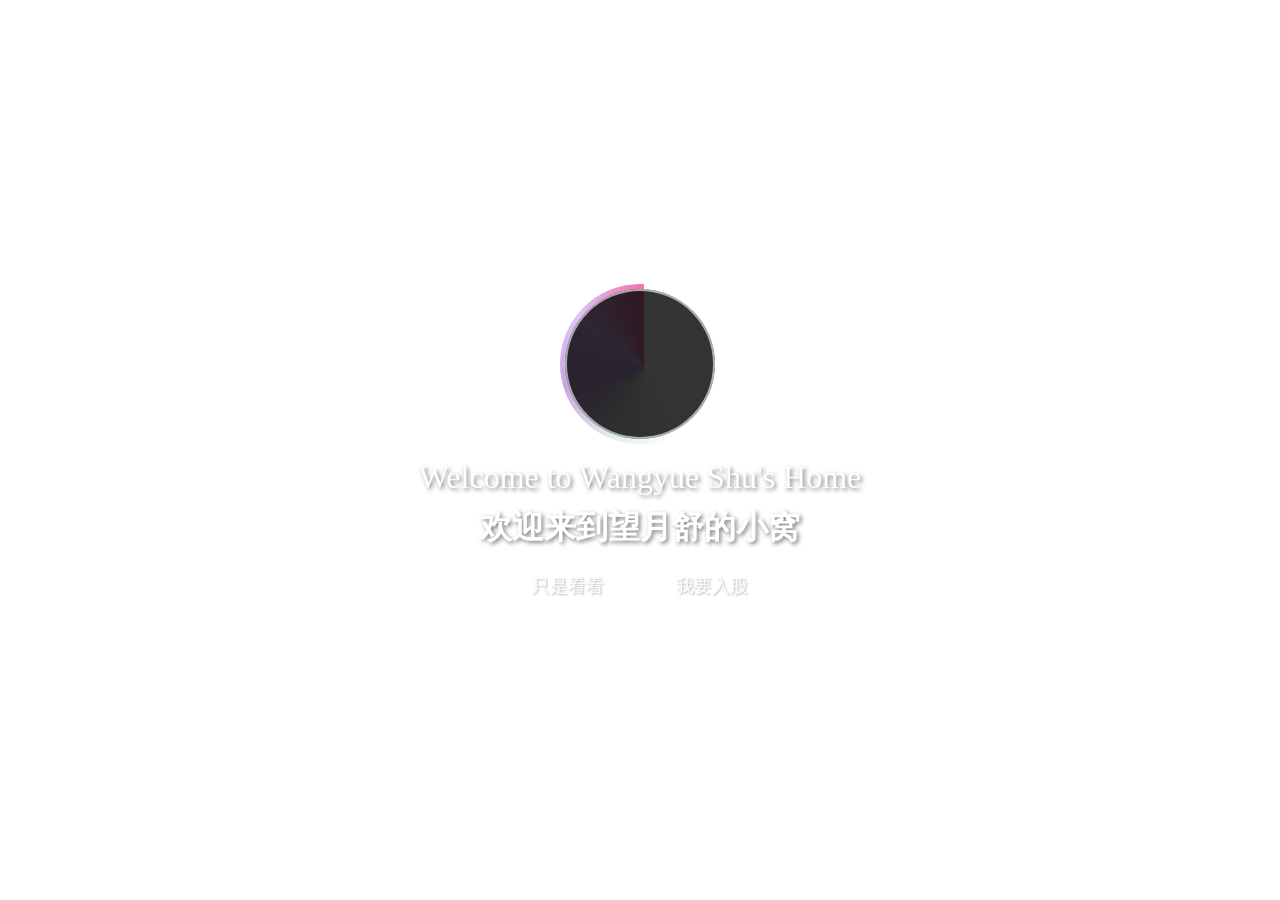
==== commit bfcb5a50: "26041201" ====
--- a/index.html
+++ b/index.html
@@ -1,549 +1,155 @@
 <!DOCTYPE html>
 <html lang="zh-CN">
-
 <head>
     <meta charset="UTF-8">
     <meta name="viewport" content="width=device-width, initial-scale=1.0">
-    <title>雨祁的小窝</title>
-    <link rel="stylesheet" href="./html/hao.css">
-    <link rel="icon" type="image/x-icon" href="https://i.postimg.cc/RFZZ6Wpz/h-3.png">
+    <title>hutao.love</title>
+    <link rel="stylesheet" href="zhuye.css">
+    <link rel="icon" type="imge/x-icon" href="https://i.postimg.cc/RFZZ6Wpz/h-3.png">
+    <script src="snowflake.js"></script>
+    <style>
+        * {
+            margin: 0;
+            padding: 0;
+            box-sizing: border-box;
+        }
+
+        body {
+            min-height: 100vh;
+            display: flex;
+            justify-content: center;
+            align-items: center;
+            background-image: url("https://i.postimg.cc/TPqcm4zm/hu-tao55.jpg") ;
+            background-size: cover;
+            position: relative;
+        }
+
+        .content {
+            text-align: center;
+            color: white;
+            z-index: 1;
+        }
+         .tp-bk {
+            position: relative;
+            width: 150px;
+            height: 150px;
+            margin: 0 auto 20px;
+        }
+
+         .tp {
+            position: relative;
+            width: 150px;
+            height: 150px;
+            border-radius: 50%;
+            background-image: url(https://i.postimg.cc/J7FF3BP5/8.jpg);
+            background-size: cover;
+            margin: 0 auto;
+            overflow: hidden;
+            border: 2px solid rgba(255, 255, 255, 0.6);
+            z-index: 2; /* 确保头像在旋转边框上方 */
+         }
+        .tp-border {
+            position:absolute;
+            top: -5px;
+            left: -5px;
+            width: 160px;
+            height: 160px;
+            border-radius: 50%;
+            z-index: 1;
+            overflow: hidden;
+        }
+       
+        
+        .tp-border::before {
+            content: '';
+            position: absolute;
+            width: 205%;
+            height: 205%;
+            background: conic-gradient(
+                transparent, transparent, transparent, transparent,
+                #e0f0e9,/* 蓝色 */
+                #cca4e3, /* 黄色 */
+                #e0c3fc, /* 绿色 */
+                #f173ac
+            );
+            top: -50%;
+            left: -50%;
+            animation: rotate 3s linear infinite;
+            z-index: 2;
+        }
+        
+        .tp-border::after {
+            content: '';
+            position: absolute;
+            inset: 5px;
+            background: rgba(0, 0, 0, 0.8);
+            border-radius: 50%;
+            z-index: 2;
+        }
+         .tp:hover {
+            transform: scale(1.2);
+            transition: transform 0.3s ease;
+            border: 5px solid pink ;
+            background-image:url("https://i.postimg.cc/1t4BGFW3/ht.gif");
+        }
+        @keyframes rotate {
+            0% { transform: rotate(0deg); }
+            100% { transform: rotate(360deg); }
+        }
+        
+
+        .p1 {
+            font-size: 2em;
+            margin-bottom: 10px;
+            text-shadow: 2px 2px 4px rgba(0, 0, 0, 0.5);
+            font-family: "FZShuTi";
+        }
+
+        .p2 {
+            font-size: 2em;
+            font-weight: bold;
+            text-shadow: 2px 2px 4px rgba(0, 0, 0, 0.5);
+            font-family:"kaiti"
+        }
+        .links {
+            display: flex;
+            justify-content: center;
+            gap: 20px; /* 控制两个链接之间的间距 */
+            margin-top: 10px;
+        }
+
+        .links a {
+            color: white;
+            text-decoration: none;
+            font-size: 18px;
+            padding: 12px 24px;
+            border: 2px solid rgba(255, 255, 255, 0.3);
+            border-radius: 25px;
+            transition: all 0.3s ease;
+            text-shadow: 1px 1px 2px rgba(0, 0, 0, 0.3);
+            font-family: "宋体";
+        }
+
+        .links a:hover {
+            background: rgba(255, 255, 255, 0.1);
+            border: 3px solid pink;
+            transform: translateY(-2px);
+        }
+        
+    </style>
 </head>
-
 <body>
-    <!-- 导航栏 -->
-    <nav class="nav">
-        <div class="logo"></div>
-        <div class="daohang">
-            <a href="#shouye">
-                <div class="box">首页</div>
-            </a>
-            <a href="#youxi">
-                <div class="box">游戏</div>
-            </a>
-            <a href="#donman">
-                <div class="box">动漫</div>
-            </a>
-            <a href="#yinyue">
-                <div class="box">音乐</div>
-            </a>
-            <a href="#foot">
-                <div class="box">关于</div>
-            </a>
+        <div class="content">
+        <div class="tp-bk">
+            <div class="tp-border"></div>
+            <div class="tp"></div>
         </div>
-        <div class="denlu"><a href="./html/login.html" style="color: white;">登录</a></div> <!-- 修复登录链接颜色 -->
-    </nav>
-
-    <!-- 主页内容 -->
-    <section class="zhuye" id="shouye">
-        <div class="geren">
-            <div class="gtop">
-                <div class="tx">
-                    <div class="tx-1"></div>
-                </div>
-                <div class="user-info">
-                    <h2>雨祁</h2>
-                    <div class="level-info">
-                        <span id="one">LV6</span>
-                        <span id="two">向于挽舟</span>
-                    </div>
-                    <span id="san">向恋于，挽今舟，蝶落沧海共星河</span>
-                </div>
-            </div>
-            <hr>
-            <div class="gbot">
-                <div class="xinxi">
-                    <p id="p1">关注&nbsp;25</p>
-                    <p id="p2">日志&nbsp;3</p>
-                    <p id="p3">点赞&nbsp;38</p>
-                    <p id="p4">心情&nbsp;🤔</p>
-                </div>
-                <hr>
-                <div class="gongao">
-                    <ul>
-                        <li>⨀公告：今天心情不错</li>
-                        <li>⨀公告：明天不知道</li>
-                        <li id="li"><a href="https://yqamm.eu.cc">个人主页</a></li>
-                    </ul>
-                </div>
-                <hr>
-            </div>
-            <div class="dianzan">
-                <p>多多点赞有惊喜</p>
-                <p id="p5">点赞</p>
-            </div>
+        <p class="p1">Welcome to Wangyue Shu's Home</p>
+        <p class="p2">欢迎来到望月舒的小窝</p>
+        <div class="links">
+            <a href="./html/hao.html">只是看看</a>
+            <a href="./html/login.html">我要入股</a>
         </div>
-        <div class="tp">
-            <div class="tp-content">
-                <h1>欢迎来到雨祁的小窝</h1>
-                <p>Welcome to YuQi's Little Home</p>
-            </div>
-        </div>
-    </section>
-
-    <!-- 游戏板块 -->
-    <section class="youxi" id="youxi">
-        <div class="youxi-bg"></div>
-        <h2>娱之贤者</h2>
-        <div class="games-container">
-            <!-- 崩坏三卡片（恢复类名） -->
-            <div class="game-card bhs">
-                <div class="game-inner">
-                    <div class="game-front">
-                        <span>崩坏三</span>
-                    </div>
-                    <div class="game-back">
-                        <img src="https://i.postimg.cc/tg8TTK1g/1.jpg" alt="崩坏三"
-                            style="width: 100%; border-radius: 10px;">
-                        <h3>为世界上<br>所有美好而战</h3>
-                        <p>琪亚娜是笨蛋</p>
-                        <a href="./html/xx.html" target="_blank" style="color: #2575fc; margin-top: 10px;font-size: 0.5em; ">点击查看详情</a>
-                        <!-- 修复链接样式 -->
-                    </div>
-                </div>
-            </div>
-            <!-- 原神卡片 -->
-            <div class="game-card ys">
-                <div class="game-inner">
-                    <div class="game-front">
-                        <span>原神</span>
-                    </div>
-                    <div class="game-back">
-                        <img src="https://i.postimg.cc/xjRzs7rk/1.jpg" alt="原神"
-                            style="width: 100%; border-radius: 10px;">
-                        <h3>我们终将重逢</h3>
-                        <p>欧尼酱什么的都是笨蛋</p>
-                        <a href="./html/ysq.html" style="color: #2575fc; margin-top: 10px;font-size: 0.5em;">点击查看详情</a>
-                    </div>
-                </div>
-            </div>
-            <!-- 绝区零卡片 -->
-            <div class="game-card jql">
-                <div class="game-inner">
-                    <div class="game-front">
-                        <span>绝区零</span>
-                    </div>
-                    <div class="game-back">
-                        <img src="https://i.postimg.cc/YSHDH9R2/1.jpg" alt=绝区零"
-                            style="width: 100%; border-radius: 10px;">
-                        <h3>世界全剧终<br>欢迎来到新艾利都</h3>
-                        <p>哲是人机也是笨蛋</p>
-                        <a href="./html/xx.html" target="_blank" style="color: #2575fc; margin-top: 10px;font-size: 0.5em; ">点击查看详情</a>
-                    </div>
-                </div>
-            </div>
-            <!-- 鹿鸣卡片 -->
-            <div class="game-card lm">
-                <div class="game-inner">
-                    <div class="game-front">
-                        <span>鹿鸣</span>
-                    </div>
-                    <div class="game-back">
-                        <img src="https://i.postimg.cc/kgN5G2S7/1.png" alt="鹿鸣"
-                            style="width: 100%; border-radius: 10px;">
-                        <h3>遇见桌面遇见你</h3>
-                        <p>鹿鸣最可爱了</p>
-                       <a href="./html/xx.html" target="_blank" style="color: #2575fc; margin-top: 10px;font-size: 0.5em; ">点击查看详情</a>
-                </div>
-            </div>
-            <!-- Minecraft卡片 -->
-            <!-- <div class="game-card mc">
-                <div class="game-inner">
-                    <div class="game-front">
-                        <span>Minecraft</span>
-                    </div>
-                    <div class="game-back">
-                        <img src="https://i.postimg.cc/wTgQM3hT/Minecraft2.jpg" alt="崩坏三"
-                            style="width: 100%; border-radius: 10px;">
-                        <h3>MC不悔</h3>
-                        <p>都是方块人</p>
-                       <a href="./xx.html" target="_blank" style="color: #2575fc; margin-top: 10px;font-size: 0.5em; ">点击查看详情</a>
-                    </div>
-                </div>
-            </div> -->
-        </div>
-    </section>
-
-    <!-- 动漫板块 -->
-    <section class="donman" id="donman">
-        <h2>漫之悠者 <p id="gd"><I>查看更多 》》</I></p>
-        </h2>
-        <div class="dm-grid">
-            <!-- 1 -->
-            <div class="dm">
-                <div class="d-left" style="background-image:url('https://i.postimg.cc/43p6Vzyb/dm.jpg')"></div>
-                <div class="d-right">
-                    <span>
-                        <a href="http://baike.baidu.com/l/NwMvjNF6?bk_share=copy&fr=copy#" target="_blank">
-                            画江湖之不良人
-                        </a>
-                    </span>
-                    <p>热血 / 战斗 / 国漫</p>
-                    <p>一天是不良人，一辈子都是</p>
-                </div>
-            </div>
-            <!-- 2 -->
-            <div class="dm">
-                <div class="d-left" style="background-image: url('https://i.postimg.cc/7hkBXpLh/image.jpg');"></div>
-                <div class="d-right">
-                    <span><a href="http://baike.baidu.com/l/IUdptuf8?bk_share=copy&fr=copy#" target="_blank">
-                            灵笼</a></span>
-                    <p>科幻 / 末日 / 国漫</p>
-                    <p>努力，看见希望</p>
-                </div>
-            </div>
-            <!-- 3 -->
-            <div class="dm">
-                <div class="d-left" style="background-image:url('https://i.postimg.cc/ZnzK3d93/image.jpg')"></div>
-                <div class="d-right">
-                    <span>
-                        <a href="http://baike.baidu.com/l/H8j0i51G?bk_share=copy&fr=copy#" target="_blank">
-                            沧元图</a></span>
-                    <p>酷炫 /玄幻 / 国漫</p>
-                    <p>杀了他，我就是神尊</p>
-                </div>
-            </div>
-            <!-- 4 -->
-            <div class="dm">
-                <div class="d-left" style="background-image: url('https://i.postimg.cc/rFcGmwLb/image.jpg')"></div>
-                <div class="d-right">
-                    <span>
-                        <a href="http://baike.baidu.com/l/BnPM8vRi?bk_share=copy&fr=copy#" target="_blank">
-                            落凡尘
-                        </a>
-                    </span>
-                    <p>神话 / 兄妹 / 国产</p>
-                    <p>家有老牛，我有小妹</p>
-                </div>
-            </div>
-            <!-- 5 -->
-            <div class="dm">
-                <div class="d-left" style="background-image: url('https://i.postimg.cc/J4snK7pd/image.jpg');"></div>
-                <div class="d-right">
-                    <span>
-                        <a href="http://baike.baidu.com/l/g8sbwlbK?bk_share=copy&fr=copy#" target="_blank">
-                            某科学的超电磁炮 </a>
-                    </span>
-                    <p>奇幻 / 冒险 / 成长</p>
-                    <p>你指间跃动的电光，是我此生不灭的信仰</p>
-                </div>
-            </div>
-            <!-- 6 -->
-            <div class="dm">
-                <div class="d-left" style="background-image: url('https://i.postimg.cc/KYGhqJZv/image.jpg');"></div>
-                <div class="d-right">
-                    <span>
-                        <a href="http://baike.baidu.
-                        com/l/dRvJ5IYW?bk_share=copy&fr=copy#" target="_blank">
-                            魔法科高校的劣等生
-                        </a>
-                    </span>
-                    <p>魔法 / 校园 / 兄妹</p>
-                    <p>欧尼尼酱酱</p>
-                </div>
-            </div>
-            <!-- 7 -->
-            <div class="dm">
-                <div class="d-left" style="background-image: url('https://i.postimg.cc/hPvrrxWW/image.jpg');"></div>
-                <div class="d-right">
-                    <span>
-                        <a href="http://baike.baidu.com/l/K0KQPCvV?bk_share=copy&fr=copy#" target="_blank">
-                            我被逐出勇者队后的悠闲生活</a>
-                    </span>
-                    <p>科幻 / 末日 / 国漫</p>
-                    <p>总之很好看</p>
-                </div>
-            </div>
-            <!-- 8 -->
-            <div class="dm">
-                <div class="d-left" style="background-image:url(https://i.postimg.cc/yY3RxTCd/image.jpg)"></div>
-                <div class="d-right">
-                    <span>
-                        <a href="https://baike.baidu.com/item/%E8%8A%
-                        B1%E5%BC%80%E4%BC%8A%E5%90%95%E6%B3%A2/49174" target="_blank">花开伊吕波</a>
-                    </span>
-                    <p>治愈 / 成长 / 温馨</p>
-                    <p>花朵绽放的故事</p>
-                </div>
-            </div>
-        </div>
-    </section>
-
-    <!-- 音乐板块 -->
-    <section class="yinyue" id="yinyue">
-        <h2>乐之雅者 <p id="gd"><I>查看更多 》》</I></p>
-        </h2>
-        <div class="music-container">
-            <!-- 1 -->
-            <div class="music-card">
-                <div class="music-img" style="background-image: url('https://i.postimg.cc/TPTK6KM2/image.jpg')">
-                    <!-- <div class="play-icon">
-                        <i class="fas fa-play"></i>
-                    </div> -->
-                </div>
-                <div class="music-info">
-                    <h3>
-                        <a href="https://www.fangpi.net/music/11731684" target="_blank">落凡尘
-                        </a>
-                    </h3>
-                    <p>黄霄云 · 落凡尘原声</p>
-                    <div class="music-player">
-                        <div class="music-progress">
-                            <audio src="落凡尘-黄霄雲.mp3"></audio>
-                        </div>
-                    </div>
-                    <div class="music-time">
-                        <span>0:00</span>
-                        <span>4:32</span>
-                    </div>
-                </div>
-            </div>
-            <!-- 2 -->
-            <div class="music-card">
-                <div class="music-img" style="background-image: url('https://i.postimg.cc/CRwwDrpB/2.jpg')">
-
-                </div>
-                <div class="music-info">
-                    <h3>
-                        <a href="https://www.fangpi.net/music/16540388" target="_blank">于舟
-                        </a>
-                    </h3>
-                    <p>于舟 · 帮我拍拍</p>
-                    <div class="music-player">
-                        <div class="music-progress"></div>
-                    </div>
-                    <div class="music-time">
-                        <span>0:00</span>
-                        <span>5:22</span>
-                    </div>
-                </div>
-            </div>
-            <!-- 3 -->
-            <div class="music-card">
-                <div class="music-img" style="background-image: url('https://i.postimg.cc/ZWj4LPJf/4.jpg')">
-
-                </div>
-                <div class="music-info">
-                    <h3>
-                        <a href="https://www.fangpi.net/music/14131644" target="_blank">向挽
-                        </a>
-                    </h3>
-                    <p>向挽 · 帮我拍拍</p>
-                    <div class="music-player">
-                        <div class="music-progress"></div>
-                    </div>
-                    <div class="music-time">
-                        <span>0:00</span>
-                        <span>3:56</span>
-                    </div>
-                </div>
-            </div>
-            <!-- 4 -->
-            <div class="music-card">
-                <div class="music-img" style="background-image: url('https://i.postimg.cc/6pDbM4S3/1.jpg')">
-
-                </div>
-                <div class="music-info">
-                    <h3>
-                        <a href="https://www.fangpi.net/music/11590907" target="_blank">吹梦到西洲
-                        </a>
-                    </h3>
-                    <p>妖扬 · 黄诗扶</p>
-                    <div class="music-player">
-                        <div class="music-progress"></div>
-                    </div>
-                    <div class="music-time">
-                        <span>0:00</span>
-                        <span>4:18</span>
-                    </div>
-                </div>
-            </div>
-        </div>
-    </section>
-    <!-- 日志记录 -->
-    <section class="rizhi" id="rizhi">,
-        <h2>行之陌者 <p id="gd"><I>查看更多 》》</I></p>
-        </h2>
-        <div class="rizhi-cont">
-            <!-- 左侧列 -->
-            <div class="rz" id="rz-1">
-                <h3>📌 每日好图</h3>
-                <div class="rz-left-tu">
-                    <img src="https://i.postimg.cc/k41G0ZzM/xh.png" alt="">
-                </div>
-            </div>
-
-            <!-- 中间列（主内容） -->
-            <div class="rz" id="rz-2">
-                <h3>📊 日志分享</h3>
-                <div class="content">
-                    <h2>米哈游资讯 &nbsp;&nbsp;
-                        <p id="p6">
-                            <a href="#">《上一篇</a>
-                            <a href="#">下一篇》</a>
-                        </p>
-                    </h2>
-                    <p>2025/7/25</p>
-                    <!-- <div class="wen">
-                        <p id="rzp"> <ins>米哈游成立于2011年，致力于为用户提供美好的、超出预期的产品与内容。米哈游陆续推出了多款高品质人气产品，包括《崩坏学园2》、
-                                《崩坏3》、《未定事件簿》、《原神》、《崩坏：星穹铁道》、《绝区零》，并围绕原创P打造了动画、音乐及周边等多元产品。
-                                秉承着“技术宅拯救世界”的使命，米哈游始终致力于技术研发、深索前沿科技，在卡通渲染、人工智能、云游戏技术等领域积累了先进的
-                                技术能力。
-                                米哈游总部位于中国上海，并在新加坡、美国、加拿大、日本、韩国等国家和地区进行全球化布局。目前，公司员工5,000人，来自世界知
-                                名游戏/互联网/科技公司。</p></ins>
-                    </div> -->
-                    <div class="wen">
-                        <p id="rzp">
-                            <ins>原神：空月之歌<br>
-                                1.
-                                ‌愚人众‌：至冬女皇麾下的军事组织，执行官们奉“苍星圣敇”之命来到挪德卡莱，目的不明‌。<br>
-                                2.
-                                ‌霜月之子‌：居住在岛上的隐居者，崇拜月亮，拥有魔法力量‌。<br>
-                                3.
-                                ‌执灯人‌：长期对抗深渊和狂猎，守护着挪德卡莱的和平‌。<br>
-                                4.
-                                ‌魔女会‌：由魔女组成的组织，经常在冲突与戏剧中扮演重要角色‌。<br>
-                                5.
-                                ‌狂猎‌：深渊的魔物，仿佛在追寻着什么，表面上是深渊化身但实际上并非如此‌。<br>
-                                6.
-                                ‌西风骑士团‌：蒙德的主要军事力量，精锐骑士跟随大团长法尔伽来到挪德卡莱执行重要任务‌。<br>
-                                7.
-                                ‌伏尼契商会‌：由商人组成的商会，维护秩序但面对法外狂徒时依靠“秘闻馆”的老板娘‌。<br>
-                                8.
-                                ‌盗宝团‌：发源地位于挪德卡莱，渴望创造“没有界限的世界”，大盗雷德米勒留下的宝藏也埋藏于此‌。<br>
-                                9.
-                                ‌雪国妖精‌：曾经追随初代冰神的妖精们，虽然没落但仍以自己的方式影响着这片土地‌。<br>
-                                10.
-                                ‌冒险家协会‌：冒险家的乐园，协会总部的“重要人物”正准备迎接你的到来‌。<br>
-                                11.
-                                ‌叮铃哐啷蛋卷工坊‌：天才少女的小型工作间，现已成为知名的机械工坊‌。<br>
-                            </ins>
-                        </p>
-                    </div>
-                </div>
-            </div>
-
-            <!-- 右侧列 -->
-            <div class="rz" id="rz-3">
-                <h3>🔔 热门评论</h3>
-                <div class="rzcontent">
-                    <!-- 评论1 -->
-                    <div class="yonhu1" id="rz-4">
-                        <div class="biank">
-                            <div class="touxiang1">
-                                <div class="yhtx1" id="yhtx1-1"></div>
-                                <span>网友1</span>
-                                <span id="yhtx">lv2</span>
-                            </div>
-                            <div class="pl1">太好了</div>
-                        </div>
-                    </div>
-                    <!-- 评论2 -->
-                    <div class="yonhu1" id="rz-5">
-                        <div class="biank">
-                            <div class="touxiang1">
-                                <div class="yhtx1" id="yhtx1-2"></div>
-                                <span>网友1</span>
-                                <span id="yhtx">lv3</span>
-                            </div>
-                            <div class="pl1">666</div>
-                        </div>
-                    </div>
-                    <!-- 评论3 -->
-                    <div class="yonhu1" id="rz-6">
-                        <div class="biank">
-                            <div class="touxiang1">
-                                <div class="yhtx1" id="yhtx1-3"></div>
-                                <span>网友1</span>
-                                <span id="yhtx">lv4</span>
-                            </div>
-                            <div class="pl1">太棒了</div>
-                        </div>
-                    </div>
-                    <!-- 评论4 -->
-                    <div class="yonhu1" id="rz-7">
-                        <div class="biank">
-                            <div class="touxiang1">
-                                <div class="yhtx1" id="yhtx1-4"></div>
-                                <span>网友1</span>
-                                <span id="yhtx">lv6</span>
-                            </div>
-                            <div class="pl1">好的很</div>
-                        </div>
-                    </div>
-                </div>
-            </div>
-
-        </div>
-    </section>
-
-
-    <!-- 页脚 -->
-    <footer class="foot" id="foot">
-        <span>&nbsp;&nbsp;&nbsp;Powered By <a href="https://github.com/qitinyu?tab=stars"
-                target="_blank">©wangyueshu.love</a></span>
-        <p>版权所有:<a href="mima.html" target="_blank"><del>望月舒</a>
-        &nbsp;友情联系：484894496@qq.com</p>
-    </footer>
-
-    <script>
-        // 导航栏滚动效果
-        window.addEventListener('scroll', function () {
-            const nav = document.querySelector('.nav');
-            if (window.scrollY > 50) {
-                nav.style.background = 'rgba(255, 255, 255, 0.95)';
-                nav.style.boxShadow = '0 4px 15px rgba(0, 0, 0, 0.12)';
-            } else {
-                nav.style.background = 'rgba(255, 255, 255, 0.98)';
-                nav.style.boxShadow = '0 2px 10px rgba(0, 0, 0, 0.1)';
-            }
-        });
-
-        // 卡片背景切换逻辑
-        const gameCards = document.querySelectorAll('.game-card');
-        const youxiBg = document.querySelector('.youxi-bg');
-        const backgrounds = [
-            'url("https://i.postimg.cc/tg8TTK1g/1.jpg")', // 崩坏三
-            'url("https://i.postimg.cc/xjRzs7rk/1.jpg")', // 原神
-            'url("https://i.postimg.cc/YSHDH9R2/1.jpg")', // 绝区零
-            'url("https://i.postimg.cc/kgN5G2S7/1.png")', // 鹿鸣
-            'url("https://i.postimg.cc/wTgQM3hT/Minecraft2.jpg")' // Minecraft
-        ];
-
-        gameCards.forEach((card, index) => {
-            card.addEventListener('mouseenter', () => {
-                youxiBg.style.background = backgrounds[index];
-                youxiBg.style.backgroundSize = 'cover';
-                youxiBg.style.backgroundPosition = 'center';
-                youxiBg.style.opacity = '';
-            });
-
-            card.addEventListener('mouseleave', () => {
-                youxiBg.style.opacity = '0.1';
-            });
-
-            card.addEventListener('click', () => {
-                const gameName = card.querySelector('.game-front span').textContent;
-                alert(`即将跳转到《${gameName}》游戏页面`);
-                // 实际跳转可替换为：window.location.href = `${gameName}.html`;
-            });
-        });
-
-        // 音乐卡片播放/暂停切换逻辑
-        const musicCards = document.querySelectorAll('.music-card');
-        musicCards.forEach(card => {
-            const playIcon = card.querySelector('.play-icon');
-            playIcon.addEventListener('click', (e) => {
-                e.stopPropagation(); // 阻止事件冒泡到卡片
-                if (playIcon.innerHTML.includes('fa-play')) {
-                    playIcon.innerHTML = '<i class="fas fa-pause"></i>';
-                    // 此处可添加播放音乐的逻辑（如Audio对象）
-                } else {
-                    playIcon.innerHTML = '<i class="fas fa-play"></i>';
-                    // 此处可添加暂停音乐的逻辑
-                }
-            });
-        });
-    </script>
+    </div>
 </body>
-
 </html>
